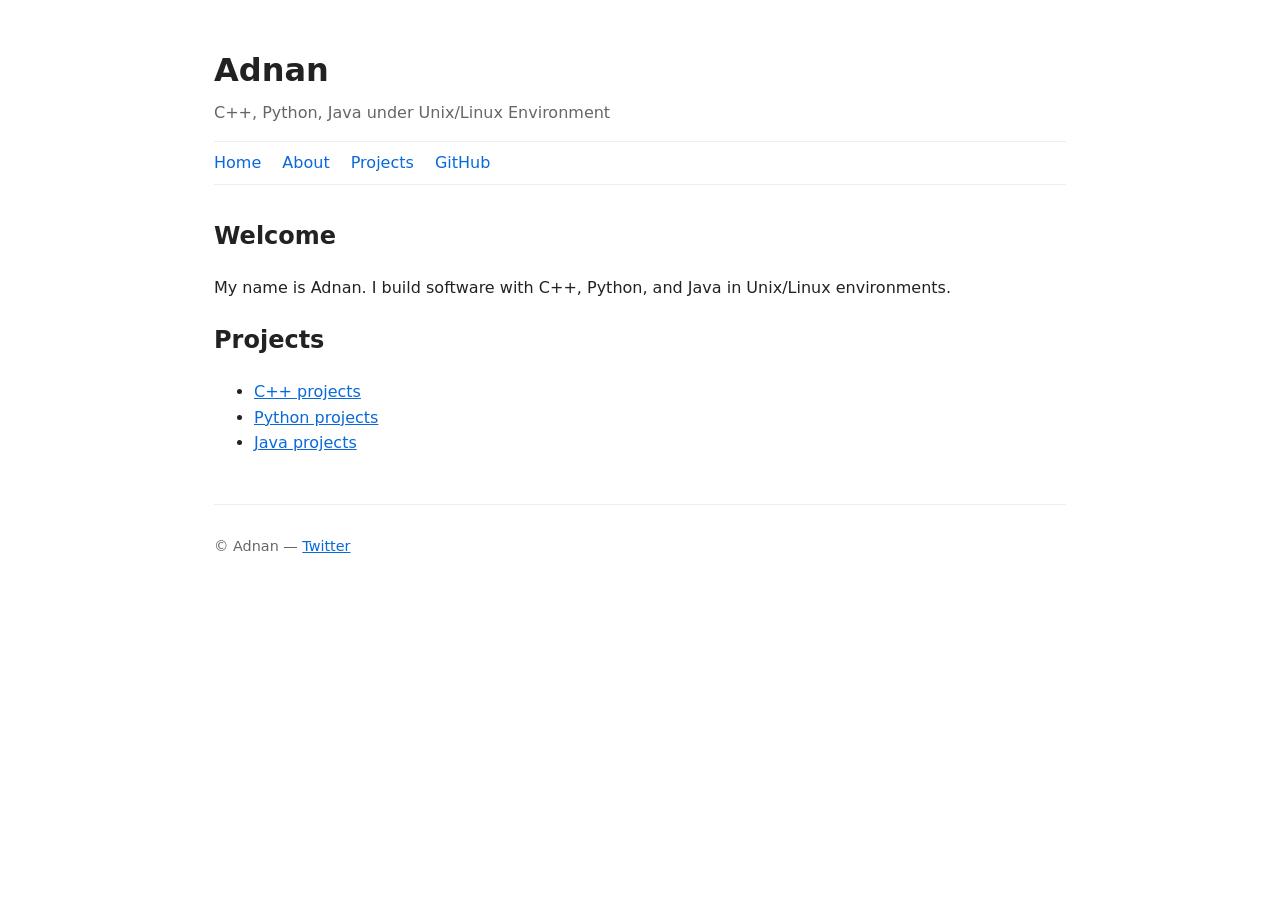
==== index.html @ b88f14d3 "Rebuild site from scratch" ====
<!doctype html>
<html lang="en">
<head>
  <meta charset="utf-8">
  <meta name="viewport" content="width=device-width, initial-scale=1">
  <title>Adnan | C++, Python, Java on Unix/Linux</title>
  <meta name="description" content="Code Languages C++, Python, Java under Unix/Linux Environment">
  <link rel="stylesheet" href="/assets/css/style.css">
</head>
<body>
  <header>
    <h1>Adnan</h1>
    <p>C++, Python, Java under Unix/Linux Environment</p>
  </header>

  <nav>
    <a href="/">Home</a>
    <a href="/pages/about.html">About</a>
    <a href="/pages/projects.html">Projects</a>
    <a href="https://github.com/AdnanPhy" target="_blank">GitHub</a>
  </nav>

  <main>
    <section>
      <h2>Welcome</h2>
      <p>My name is Adnan. I build software with C++, Python, and Java in Unix/Linux environments.</p>
    </section>

    <section>
      <h2>Projects</h2>
      <ul>
        <li><a href="/projects/cpp/">C++ projects</a></li>
        <li><a href="/projects/python/">Python projects</a></li>
        <li><a href="/projects/java/">Java projects</a></li>
      </ul>
    </section>
  </main>

  <footer>
    <p>&copy; Adnan — <a href="https://twitter.com/MAShahzad16">Twitter</a></p>
  </footer>

  <script src="/assets/js/main.js"></script>
</body>
</html>
---- assets/css/style.css ----
:root {
  --fg: #222;
  --bg: #fff;
  --accent: #0969da;
  --muted: #666;
}

* { box-sizing: border-box; }

body {
  font-family: system-ui, -apple-system, "Segoe UI", Roboto, sans-serif;
  color: var(--fg);
  background: var(--bg);
  max-width: 900px;
  margin: 0 auto;
  padding: 1.5rem;
  line-height: 1.6;
}

header h1 { margin-bottom: 0.2rem; }
header p  { color: var(--muted); margin-top: 0; }

nav {
  border-top: 1px solid #eee;
  border-bottom: 1px solid #eee;
  padding: 0.5rem 0;
  margin: 1rem 0 2rem;
}
nav a {
  color: var(--accent);
  text-decoration: none;
  margin-right: 1rem;
}
nav a:hover { text-decoration: underline; }

a { color: var(--accent); }

pre, code {
  font-family: "SFMono-Regular", Consolas, Menlo, monospace;
  background: #f6f8fa;
  border-radius: 4px;
}
code { padding: 0.1rem 0.3rem; font-size: 0.9em; }
pre  { padding: 1rem; overflow-x: auto; }

footer {
  margin-top: 3rem;
  border-top: 1px solid #eee;
  padding-top: 1rem;
  color: var(--muted);
  font-size: 0.9em;
}
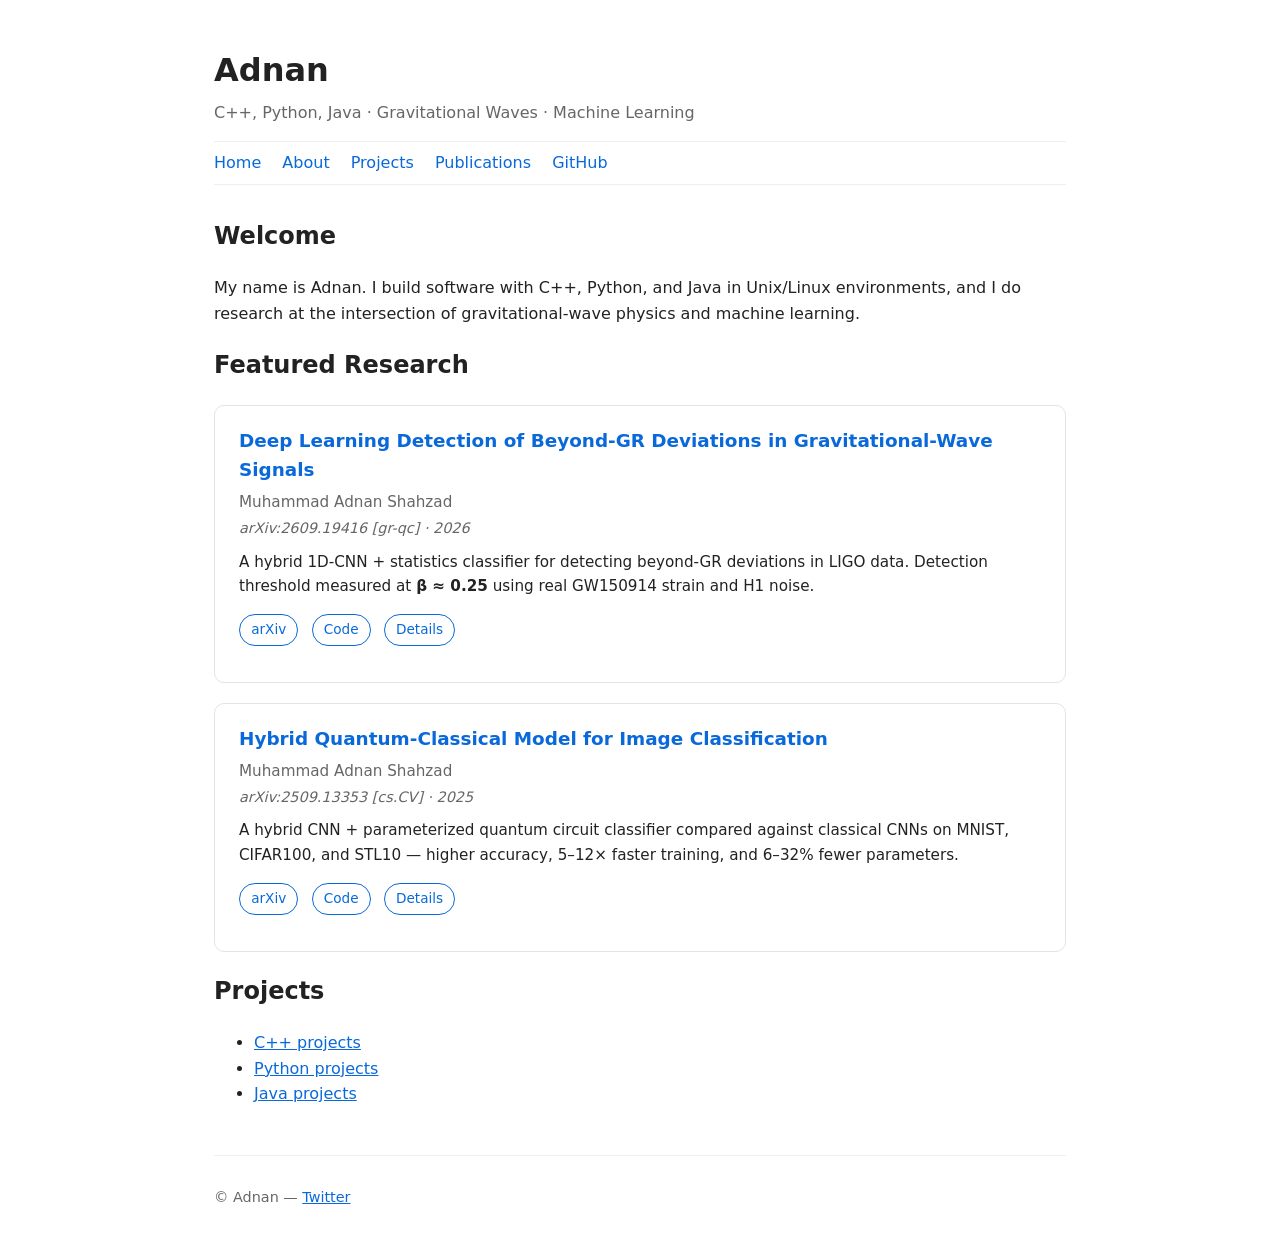
==== commit 2442bd5a: "Add Hybrid Quantum-Classical publication page and second project card" ====
--- a/index.html
+++ b/index.html
@@ -4,26 +4,74 @@
   <meta charset="utf-8">
   <meta name="viewport" content="width=device-width, initial-scale=1">
   <title>Adnan | C++, Python, Java on Unix/Linux</title>
-  <meta name="description" content="Code Languages C++, Python, Java under Unix/Linux Environment">
+  <meta name="description" content="Code Languages C++, Python, Java under Unix/Linux Environment; research in gravitational waves and machine learning.">
   <link rel="stylesheet" href="/assets/css/style.css">
 </head>
 <body>
   <header>
     <h1>Adnan</h1>
-    <p>C++, Python, Java under Unix/Linux Environment</p>
+    <p>C++, Python, Java · Gravitational Waves · Machine Learning</p>
   </header>
 
   <nav>
     <a href="/">Home</a>
     <a href="/pages/about.html">About</a>
     <a href="/pages/projects.html">Projects</a>
-    <a href="https://github.com/AdnanPhy" target="_blank">GitHub</a>
+    <a href="/pages/publications.html">Publications</a>
+    <a href="https://github.com/adnanphp" target="_blank">GitHub</a>
   </nav>
 
   <main>
     <section>
       <h2>Welcome</h2>
-      <p>My name is Adnan. I build software with C++, Python, and Java in Unix/Linux environments.</p>
+      <p>My name is Adnan. I build software with C++, Python, and Java in Unix/Linux
+         environments, and I do research at the intersection of
+         gravitational-wave physics and machine learning.</p>
+    </section>
+
+    <section>
+      <h2>Featured Research</h2>
+
+      <article class="pub-card">
+        <h3>
+          <a href="/publications/beyond-gr-gw-classifier.html">
+            Deep Learning Detection of Beyond-GR Deviations in
+            Gravitational-Wave Signals
+          </a>
+        </h3>
+        <p class="authors">Muhammad Adnan Shahzad</p>
+        <p class="venue">arXiv:2609.19416 [gr-qc] · 2026</p>
+        <p class="abstract">
+          A hybrid 1D-CNN + statistics classifier for detecting beyond-GR
+          deviations in LIGO data. Detection threshold measured at
+          <strong>β ≈ 0.25</strong> using real GW150914 strain and H1 noise.
+        </p>
+        <p class="pub-links">
+          <a href="https://arxiv.org/abs/2609.19416" target="_blank">arXiv</a>
+          <a href="https://github.com/adnanphp/beyond-gr-gw-classifier" target="_blank">Code</a>
+          <a href="/publications/beyond-gr-gw-classifier.html">Details</a>
+        </p>
+      </article>
+
+      <article class="pub-card">
+        <h3>
+          <a href="/publications/hybrid-quantum-classical.html">
+            Hybrid Quantum-Classical Model for Image Classification
+          </a>
+        </h3>
+        <p class="authors">Muhammad Adnan Shahzad</p>
+        <p class="venue">arXiv:2509.13353 [cs.CV] · 2025</p>
+        <p class="abstract">
+          A hybrid CNN + parameterized quantum circuit classifier compared against
+          classical CNNs on MNIST, CIFAR100, and STL10 — higher accuracy, 5–12×
+          faster training, and 6–32% fewer parameters.
+        </p>
+        <p class="pub-links">
+          <a href="https://arxiv.org/abs/2509.13353" target="_blank">arXiv</a>
+          <a href="https://github.com/adnanphp/Hybrid-Quantum-Classical" target="_blank">Code</a>
+          <a href="/publications/hybrid-quantum-classical.html">Details</a>
+        </p>
+      </article>
     </section>
 
     <section>
--- a/assets/css/style.css
+++ b/assets/css/style.css
@@ -50,3 +50,49 @@
   color: var(--muted);
   font-size: 0.9em;
 }
+
+/* ---------- Publications ---------- */
+.pub-list { list-style: none; padding: 0; }
+.pub-card {
+  border: 1px solid #e4e4e4;
+  border-radius: 10px;
+  padding: 1.25rem 1.5rem;
+  margin-bottom: 1.25rem;
+  transition: box-shadow .15s ease, transform .15s ease;
+  background: #fff;
+}
+.pub-card:hover {
+  box-shadow: 0 4px 16px rgba(0,0,0,.08);
+  transform: translateY(-2px);
+}
+.pub-card h3 { margin: 0 0 .35rem; font-size: 1.15rem; }
+.pub-card h3 a { color: var(--accent); text-decoration: none; }
+.pub-card h3 a:hover { text-decoration: underline; }
+.pub-card .authors { color: var(--muted); margin: .15rem 0; font-size: .95em; }
+.pub-card .venue   { color: var(--muted); margin: .15rem 0 .6rem; font-size: .9em; font-style: italic; }
+.pub-card .abstract { margin: .5rem 0 .9rem; font-size: .95em; }
+.pub-links a {
+  display: inline-block;
+  margin-right: .5rem;
+  padding: .25rem .7rem;
+  border: 1px solid var(--accent);
+  border-radius: 999px;
+  font-size: .85em;
+  text-decoration: none;
+  color: var(--accent);
+  transition: background .15s ease, color .15s ease;
+}
+.pub-links a:hover { background: var(--accent); color: #fff; }
+
+/* Badges in detail page */
+.badges img { margin-right: .35rem; vertical-align: middle; }
+
+/* Inline formula-ish blocks */
+.formula {
+  background: #f6f8fa;
+  padding: .75rem 1rem;
+  border-left: 3px solid var(--accent);
+  border-radius: 4px;
+  margin: 1rem 0;
+  overflow-x: auto;
+}
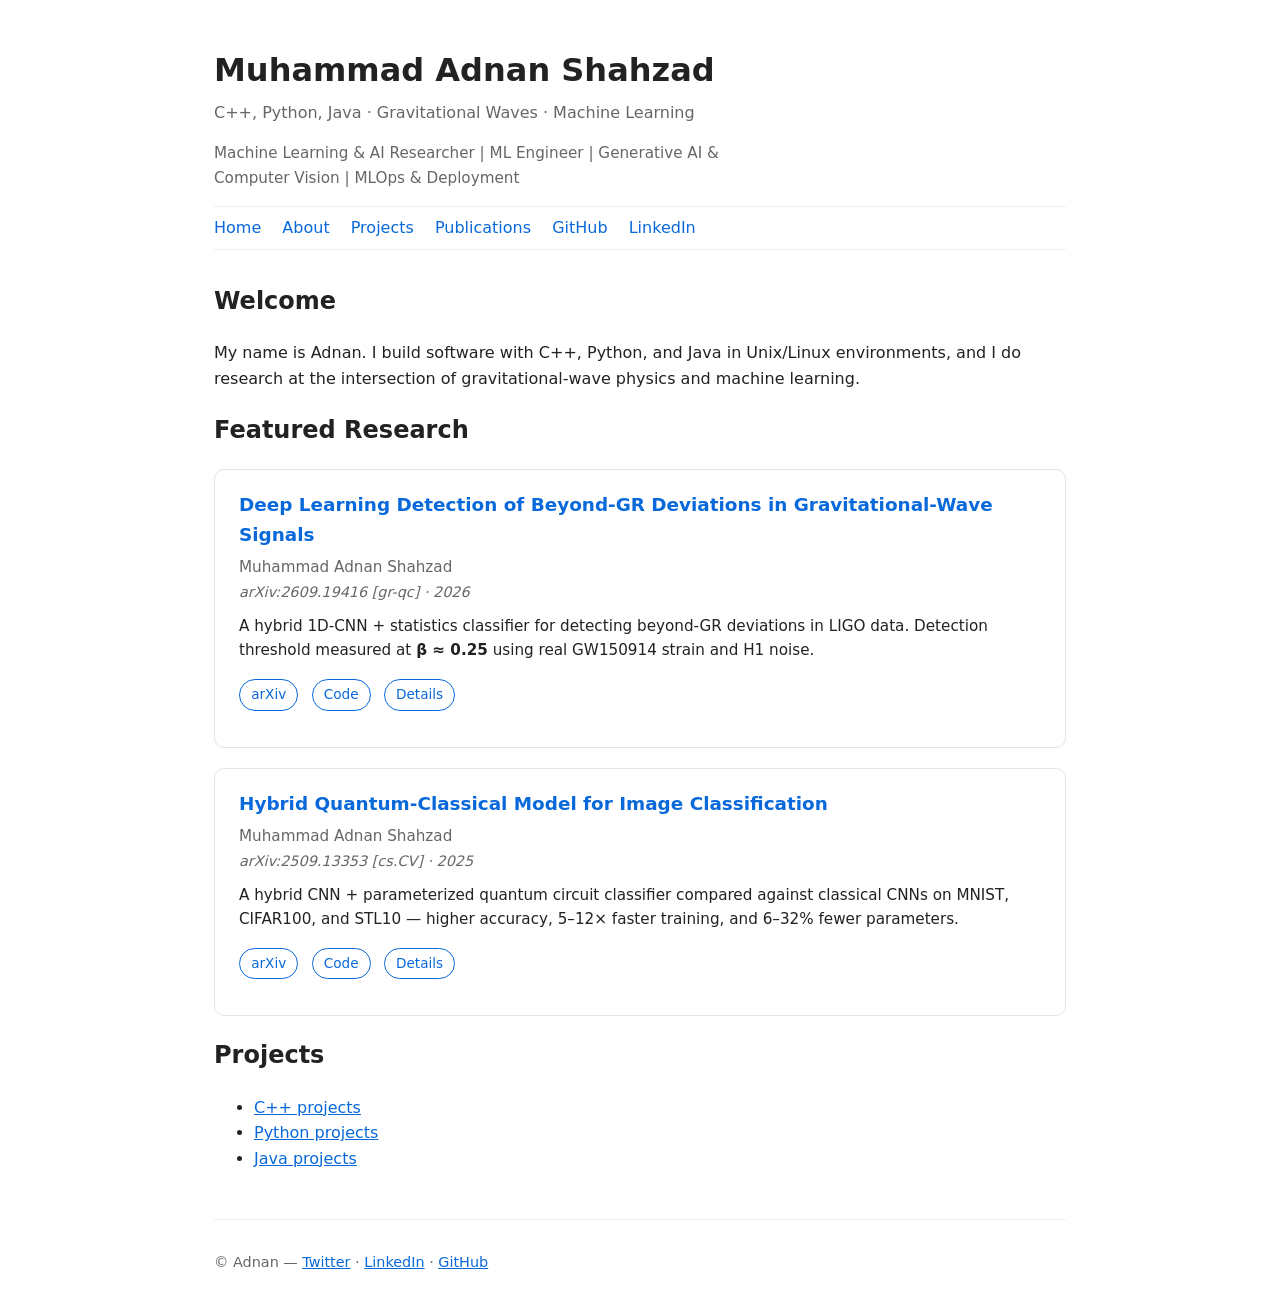
==== commit b3213dca: "Update branding to Muhammad Adnan Shahzad and add LinkedIn links" ====
--- a/index.html
+++ b/index.html
@@ -9,8 +9,9 @@
 </head>
 <body>
   <header>
-    <h1>Adnan</h1>
+    <h1>Muhammad Adnan Shahzad</h1>
     <p>C++, Python, Java · Gravitational Waves · Machine Learning</p>
+    <p class="tagline">Machine Learning &amp; AI Researcher | ML Engineer | Generative AI &amp; Computer Vision | MLOps &amp; Deployment</p>
   </header>
 
   <nav>
@@ -19,6 +20,7 @@
     <a href="/pages/projects.html">Projects</a>
     <a href="/pages/publications.html">Publications</a>
     <a href="https://github.com/adnanphp" target="_blank">GitHub</a>
+    <a href="https://www.linkedin.com/in/adnanphy/" target="_blank">LinkedIn</a>
   </nav>
 
   <main>
@@ -85,7 +87,7 @@
   </main>
 
   <footer>
-    <p>&copy; Adnan — <a href="https://twitter.com/MAShahzad16">Twitter</a></p>
+    <p>&copy; Adnan — <a href="https://twitter.com/MAShahzad16" target="_blank">Twitter</a> · <a href="https://www.linkedin.com/in/adnanphy/" target="_blank">LinkedIn</a> · <a href="https://github.com/adnanphp" target="_blank">GitHub</a></p>
   </footer>
 
   <script src="/assets/js/main.js"></script>
--- a/assets/css/style.css
+++ b/assets/css/style.css
@@ -96,3 +96,11 @@
   margin: 1rem 0;
   overflow-x: auto;
 }
+
+/* Header tagline */
+header .tagline {
+  color: var(--muted);
+  font-size: 0.95em;
+  margin-top: .35rem;
+  max-width: 60ch;
+}
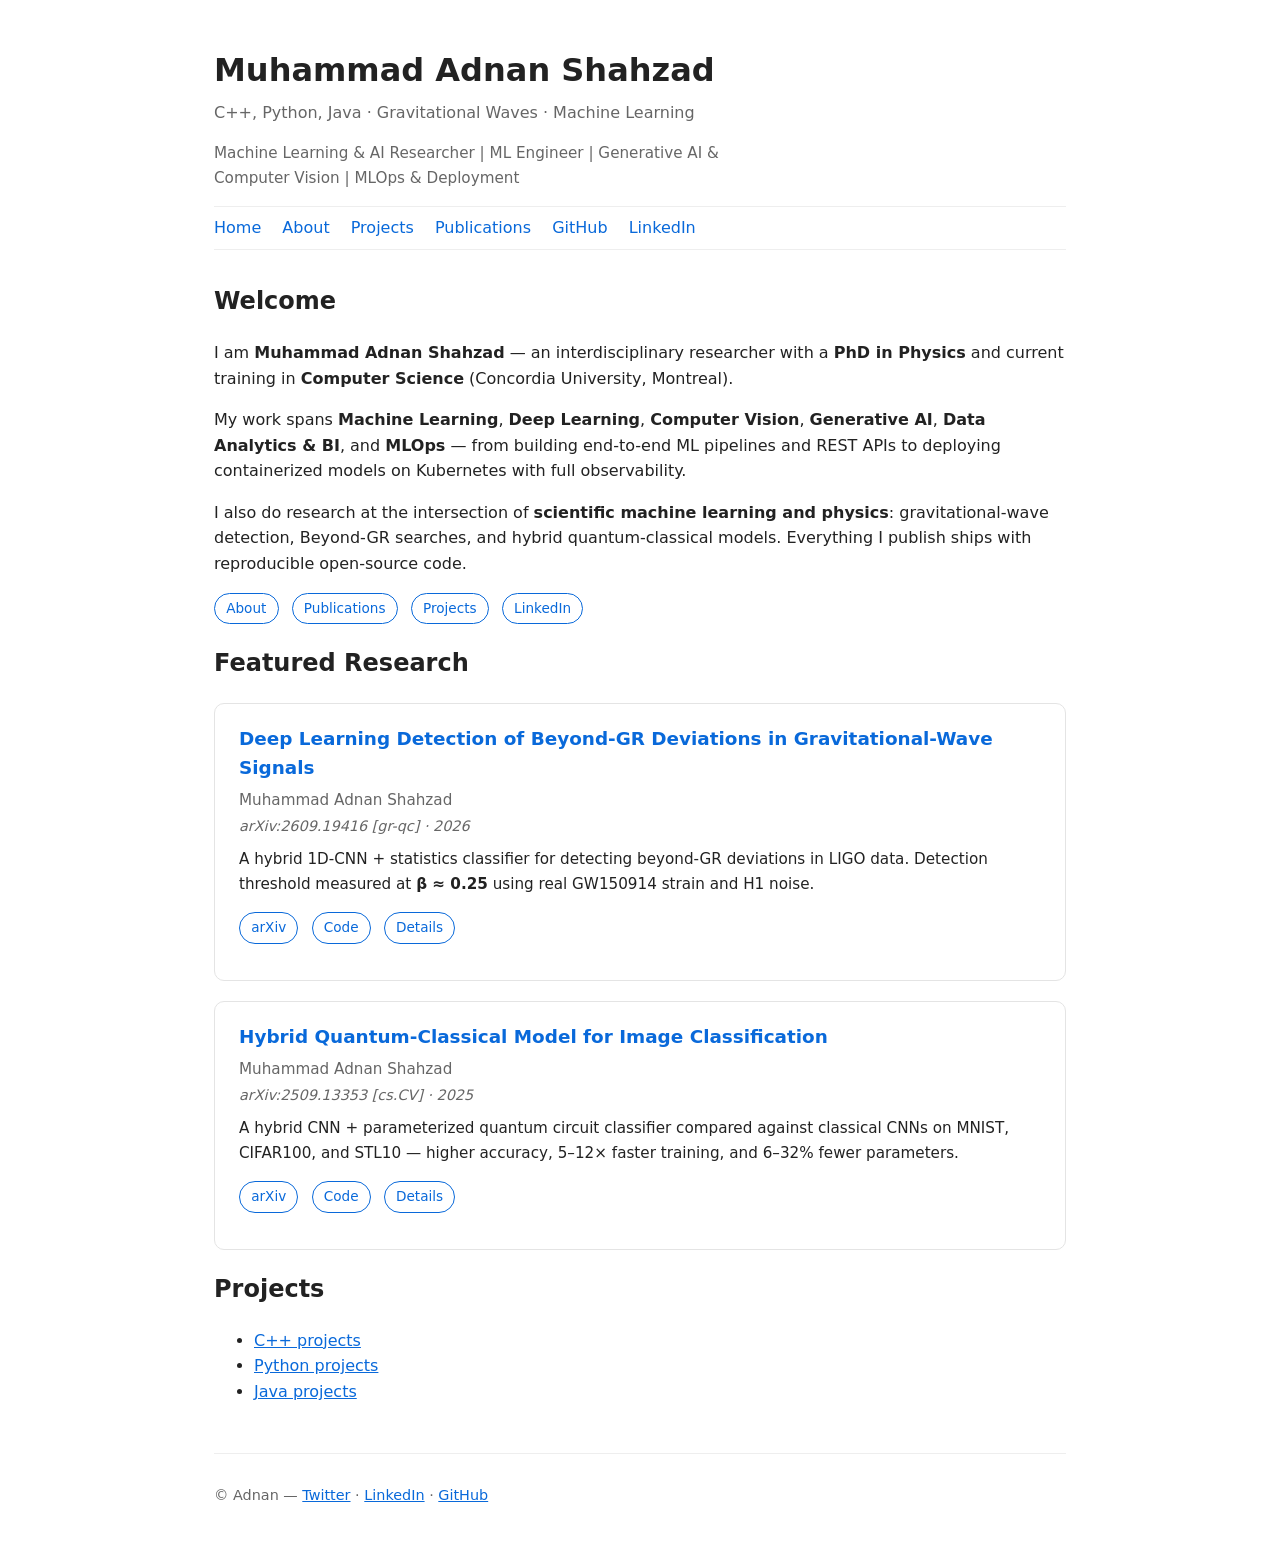
==== commit 704b8897: "Rewrite homepage Welcome section aligned with CV" ====
--- a/index.html
+++ b/index.html
@@ -26,9 +26,30 @@
   <main>
     <section>
       <h2>Welcome</h2>
-      <p>My name is Adnan. I build software with C++, Python, and Java in Unix/Linux
-         environments, and I do research at the intersection of
-         gravitational-wave physics and machine learning.</p>
+      <p>
+        I am <strong>Muhammad Adnan Shahzad</strong> — an interdisciplinary researcher
+        with a <strong>PhD in Physics</strong> and current training in
+        <strong>Computer Science</strong> (Concordia University, Montreal).
+      </p>
+      <p>
+        My work spans <strong>Machine Learning</strong>, <strong>Deep Learning</strong>,
+        <strong>Computer Vision</strong>, <strong>Generative AI</strong>,
+        <strong>Data Analytics &amp; BI</strong>, and <strong>MLOps</strong> — from
+        building end-to-end ML pipelines and REST APIs to deploying containerized
+        models on Kubernetes with full observability.
+      </p>
+      <p>
+        I also do research at the intersection of <strong>scientific machine learning
+        and physics</strong>: gravitational-wave detection, Beyond-GR searches, and
+        hybrid quantum-classical models. Everything I publish ships with reproducible
+        open-source code.
+      </p>
+      <p class="pub-links">
+        <a href="/pages/about.html">About</a>
+        <a href="/pages/publications.html">Publications</a>
+        <a href="/pages/projects.html">Projects</a>
+        <a href="https://www.linkedin.com/in/adnanphy/" target="_blank">LinkedIn</a>
+      </p>
     </section>
 
     <section>
--- a/assets/css/style.css
+++ b/assets/css/style.css
@@ -104,3 +104,5 @@
   margin-top: .35rem;
   max-width: 60ch;
 }
+
+.muted { color: var(--muted); font-size: .9em; }
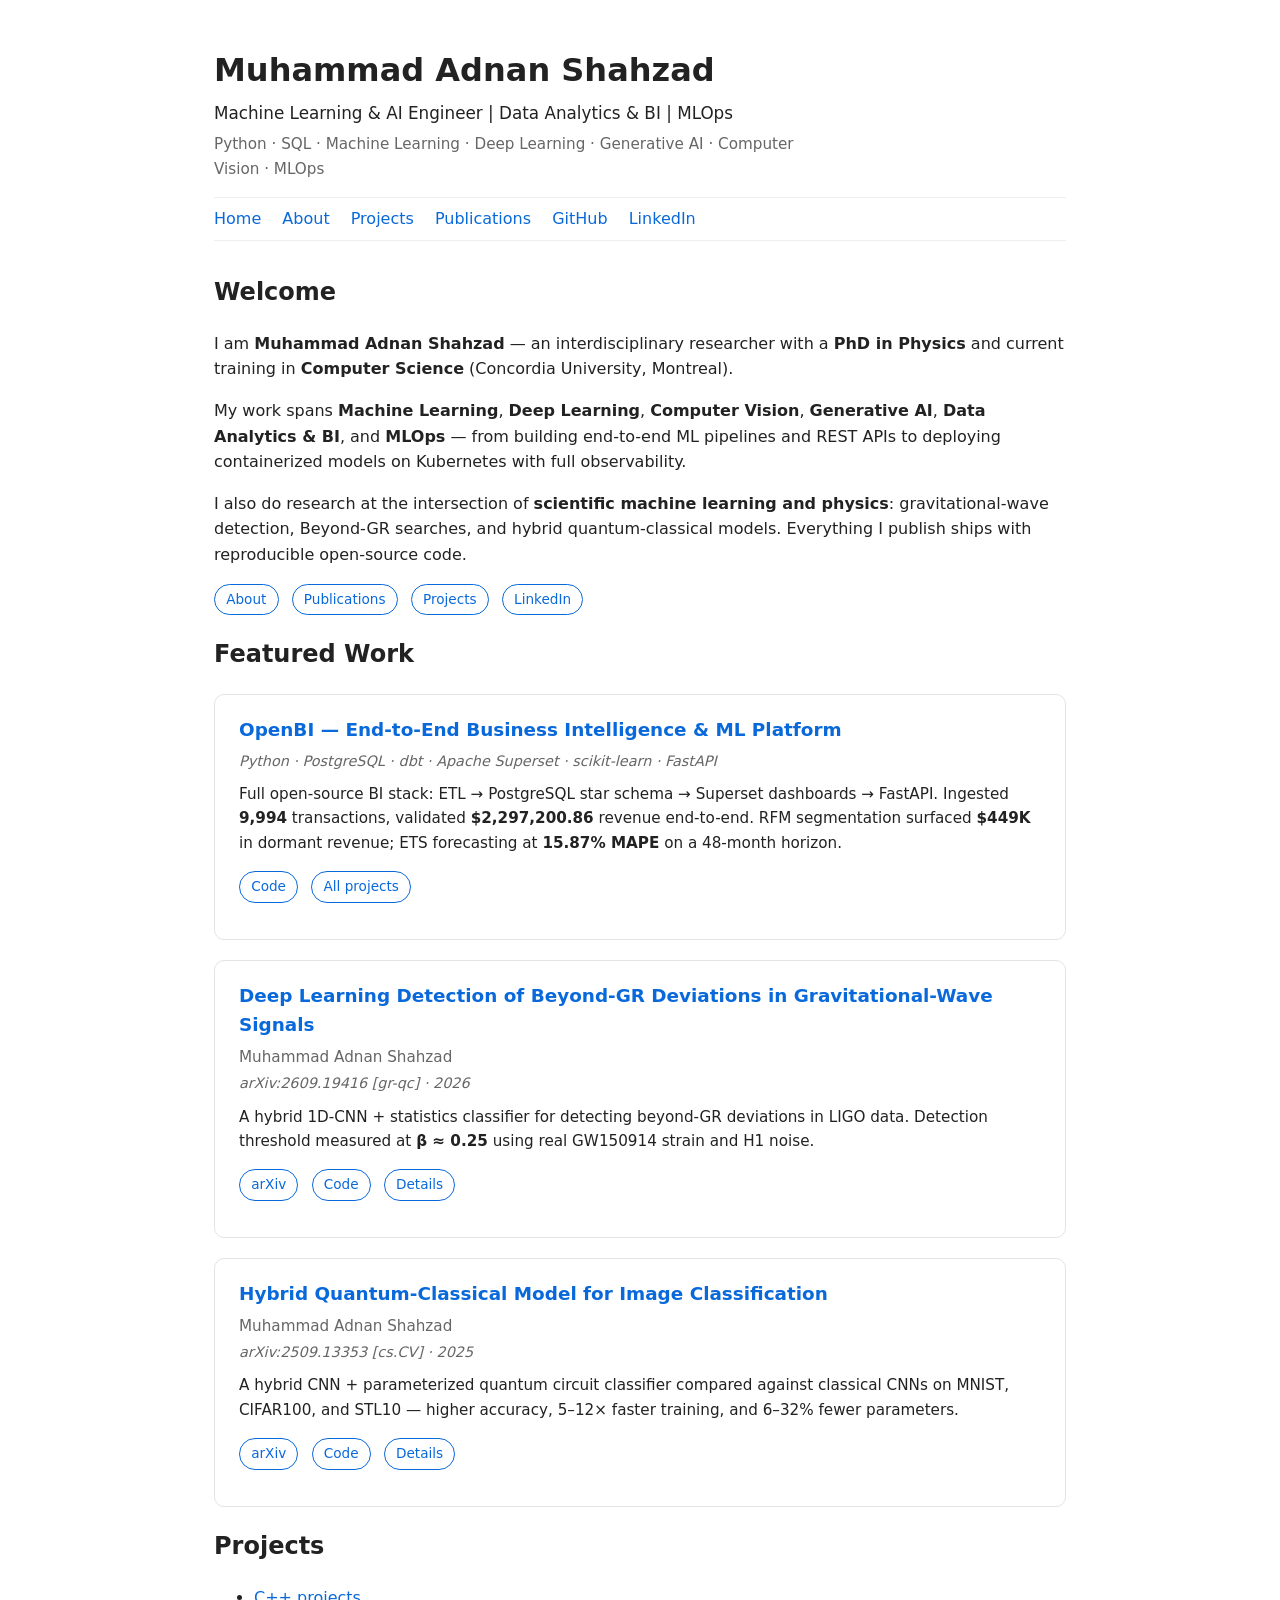
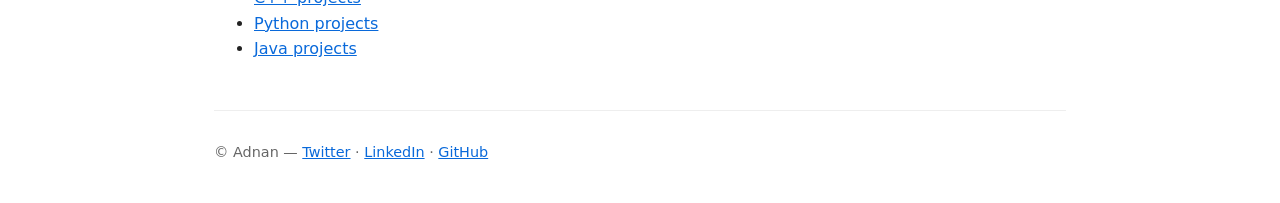
==== commit e0a0cf81: "Reposition homepage for ML/AI/Data roles; feature OpenBI" ====
--- a/index.html
+++ b/index.html
@@ -10,8 +10,8 @@
 <body>
   <header>
     <h1>Muhammad Adnan Shahzad</h1>
-    <p>C++, Python, Java · Gravitational Waves · Machine Learning</p>
-    <p class="tagline">Machine Learning &amp; AI Researcher | ML Engineer | Generative AI &amp; Computer Vision | MLOps &amp; Deployment</p>
+    <p class="headline">Machine Learning &amp; AI Engineer | Data Analytics &amp; BI | MLOps</p>
+    <p class="tagline">Python · SQL · Machine Learning · Deep Learning · Generative AI · Computer Vision · MLOps</p>
   </header>
 
   <nav>
@@ -53,7 +53,27 @@
     </section>
 
     <section>
-      <h2>Featured Research</h2>
+      <h2>Featured Work</h2>
+
+      <article class="pub-card">
+        <h3>
+          <a href="https://github.com/adnanphp/openbi" target="_blank">
+            OpenBI — End-to-End Business Intelligence &amp; ML Platform
+          </a>
+        </h3>
+        <p class="venue">Python · PostgreSQL · dbt · Apache Superset · scikit-learn · FastAPI</p>
+        <p class="abstract">
+          Full open-source BI stack: ETL → PostgreSQL star schema → Superset dashboards
+          → FastAPI. Ingested <strong>9,994</strong> transactions, validated
+          <strong>$2,297,200.86</strong> revenue end-to-end. RFM segmentation surfaced
+          <strong>$449K</strong> in dormant revenue; ETS forecasting at
+          <strong>15.87% MAPE</strong> on a 48-month horizon.
+        </p>
+        <p class="pub-links">
+          <a href="https://github.com/adnanphp/openbi" target="_blank">Code</a>
+          <a href="/pages/projects.html">All projects</a>
+        </p>
+      </article>
 
       <article class="pub-card">
         <h3>
--- a/assets/css/style.css
+++ b/assets/css/style.css
@@ -106,3 +106,90 @@
 }
 
 .muted { color: var(--muted); font-size: .9em; }
+
+/* ---------- Repo grid ---------- */
+.repo-grid {
+  list-style: none;
+  padding: 0;
+  display: grid;
+  grid-template-columns: repeat(auto-fill, minmax(280px, 1fr));
+  gap: 1rem;
+  margin: 1rem 0 2rem;
+}
+.repo-card {
+  border: 1px solid #e4e4e4;
+  border-radius: 10px;
+  padding: 1rem 1.1rem;
+  background: #fff;
+  transition: box-shadow .15s ease, transform .15s ease;
+  display: flex;
+  flex-direction: column;
+}
+.repo-card:hover {
+  box-shadow: 0 4px 16px rgba(0,0,0,.08);
+  transform: translateY(-2px);
+}
+.repo-card h3 {
+  margin: 0 0 .4rem;
+  font-size: 1.02rem;
+  line-height: 1.3;
+}
+.repo-card h3 a { color: var(--accent); text-decoration: none; word-break: break-word; }
+.repo-card h3 a:hover { text-decoration: underline; }
+.repo-desc {
+  font-size: .92em;
+  color: #333;
+  margin: 0 0 .6rem;
+  flex: 1;
+}
+.repo-meta {
+  display: flex;
+  gap: .6rem;
+  font-size: .82em;
+  color: var(--muted);
+  margin: 0 0 .5rem;
+}
+.repo-lang::before { content: "● "; color: #6f42c1; }
+.repo-stars { color: #b58900; }
+.repo-topics .tag {
+  display: inline-block;
+  background: #eef3ff;
+  color: #2b5db8;
+  border-radius: 999px;
+  padding: .1rem .55rem;
+  font-size: .78em;
+  margin-right: .25rem;
+}
+.group-title {
+  margin-top: 2rem;
+  padding-bottom: .35rem;
+  border-bottom: 1px solid #eee;
+}
+
+/* ---------- Highlight cards ---------- */
+.highlight-card {
+  border-left: 4px solid var(--accent);
+}
+.highlight-card pre {
+  max-height: 420px;
+  overflow-y: auto;
+  font-size: 0.82em;
+  line-height: 1.5;
+}
+.highlight-card pre code {
+  display: block;
+  padding: 0;
+  background: transparent;
+}
+.highlight-card .venue {
+  font-weight: 500;
+  color: #555;
+}
+
+/* Homepage headline */
+header .headline {
+  color: var(--fg);
+  font-size: 1.05em;
+  font-weight: 500;
+  margin: .2rem 0 .35rem;
+}
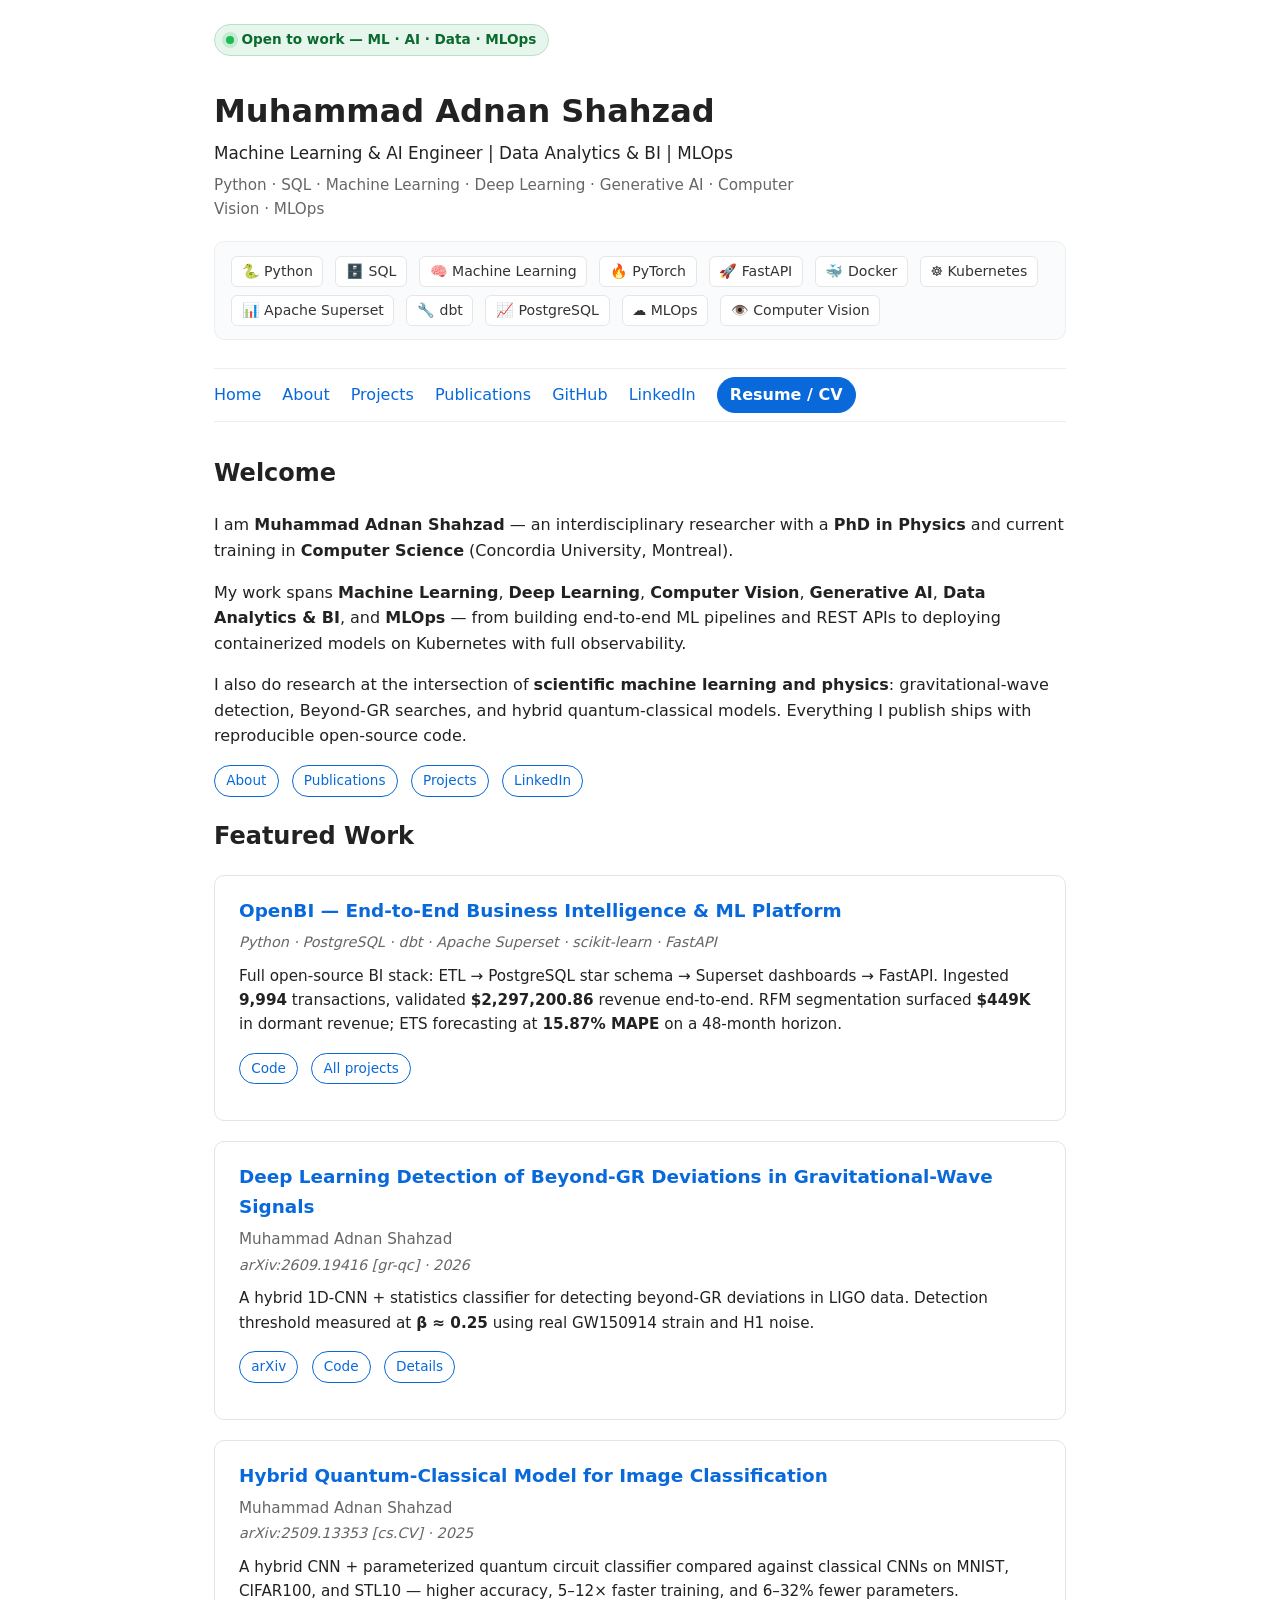
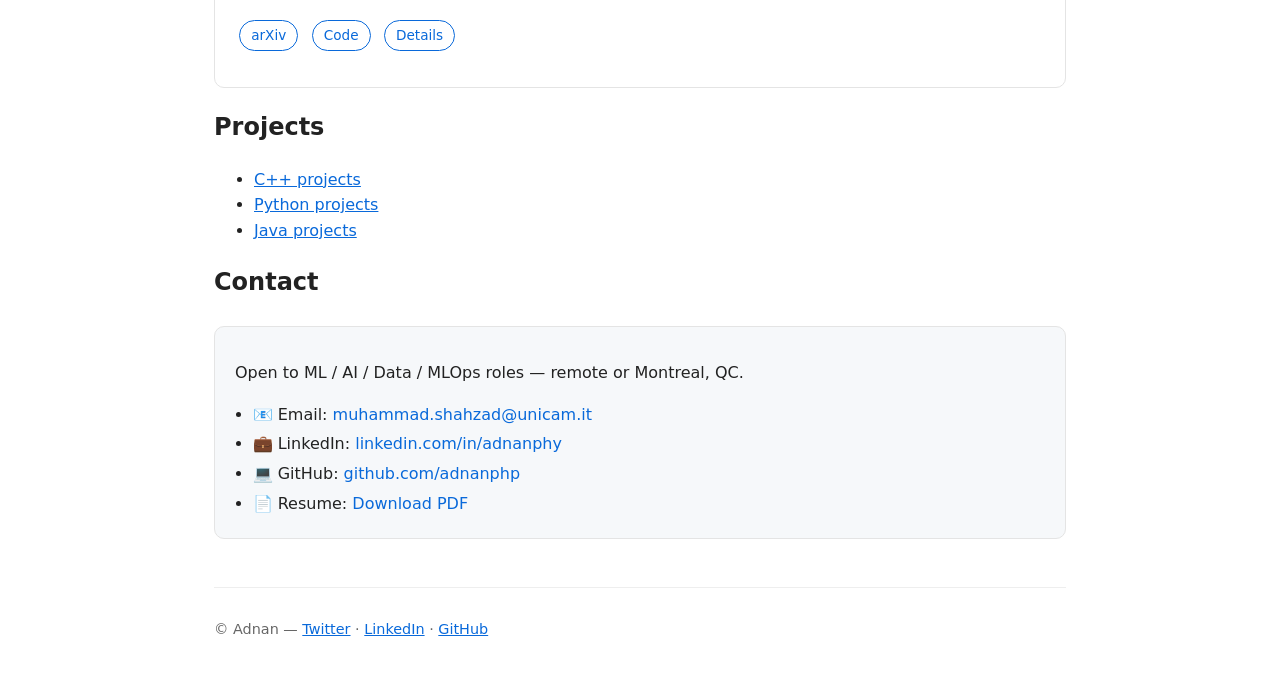
==== commit 27172d98: "Add Resume button, Open-to-work badge, skills strip, and contact section" ====
--- a/index.html
+++ b/index.html
@@ -9,10 +9,26 @@
 </head>
 <body>
   <header>
+    <div class="otw-badge">Open to work — ML · AI · Data · MLOps</div>
     <h1>Muhammad Adnan Shahzad</h1>
     <p class="headline">Machine Learning &amp; AI Engineer | Data Analytics &amp; BI | MLOps</p>
     <p class="tagline">Python · SQL · Machine Learning · Deep Learning · Generative AI · Computer Vision · MLOps</p>
   </header>
+
+    <div class="skills-strip" aria-label="Core skills">
+      <span class="skill">🐍 Python</span>
+      <span class="skill">🗄️ SQL</span>
+      <span class="skill">🧠 Machine Learning</span>
+      <span class="skill">🔥 PyTorch</span>
+      <span class="skill">🚀 FastAPI</span>
+      <span class="skill">🐳 Docker</span>
+      <span class="skill">☸️ Kubernetes</span>
+      <span class="skill">📊 Apache Superset</span>
+      <span class="skill">🔧 dbt</span>
+      <span class="skill">📈 PostgreSQL</span>
+      <span class="skill">☁️ MLOps</span>
+      <span class="skill">👁️ Computer Vision</span>
+    </div>
 
   <nav>
     <a href="/">Home</a>
@@ -21,7 +37,8 @@
     <a href="/pages/publications.html">Publications</a>
     <a href="https://github.com/adnanphp" target="_blank">GitHub</a>
     <a href="https://www.linkedin.com/in/adnanphy/" target="_blank">LinkedIn</a>
-  </nav>
+      <a href="/assets/cv/Muhammad_Adnan_Shahzad_CV.pdf" class="cv-button" download>Resume / CV</a>
+</nav>
 
   <main>
     <section>
@@ -125,6 +142,19 @@
         <li><a href="/projects/java/">Java projects</a></li>
       </ul>
     </section>
+
+    <section id="contact">
+      <h2>Contact</h2>
+      <div class="contact-card">
+        <p>Open to ML / AI / Data / MLOps roles — remote or Montreal, QC.</p>
+        <ul>
+          <li>📧 Email: <a href="mailto:muhammad.shahzad@unicam.it">muhammad.shahzad@unicam.it</a></li>
+          <li>💼 LinkedIn: <a href="https://www.linkedin.com/in/adnanphy/" target="_blank">linkedin.com/in/adnanphy</a></li>
+          <li>💻 GitHub: <a href="https://github.com/adnanphp" target="_blank">github.com/adnanphp</a></li>
+          <li>📄 Resume: <a href="/assets/cv/Muhammad_Adnan_Shahzad_CV.pdf" download>Download PDF</a></li>
+        </ul>
+      </div>
+    </section>
   </main>
 
   <footer>
--- a/assets/css/style.css
+++ b/assets/css/style.css
@@ -193,3 +193,88 @@
   font-weight: 500;
   margin: .2rem 0 .35rem;
 }
+
+/* ---------- Open-to-work badge ---------- */
+.otw-badge {
+  display: inline-flex;
+  align-items: center;
+  gap: .45rem;
+  background: #e7f6ec;
+  color: #0b6b2e;
+  border: 1px solid #b8e2c4;
+  padding: .25rem .7rem;
+  border-radius: 999px;
+  font-size: .85em;
+  font-weight: 600;
+  margin-bottom: .55rem;
+}
+.otw-badge::before {
+  content: "";
+  width: 8px; height: 8px;
+  border-radius: 50%;
+  background: #1db954;
+  box-shadow: 0 0 0 4px rgba(29,185,84,.18);
+  animation: otw-pulse 2s ease-in-out infinite;
+}
+@keyframes otw-pulse {
+  0%, 100% { box-shadow: 0 0 0 4px rgba(29,185,84,.18); }
+  50%      { box-shadow: 0 0 0 7px rgba(29,185,84,.08); }
+}
+
+/* ---------- Skills strip ---------- */
+.skills-strip {
+  display: flex;
+  flex-wrap: wrap;
+  gap: .5rem .75rem;
+  margin: 1.25rem 0 1.75rem;
+  padding: .85rem 1rem;
+  border: 1px solid #eee;
+  border-radius: 10px;
+  background: #fafbfc;
+}
+.skills-strip .skill {
+  display: inline-flex;
+  align-items: center;
+  gap: .35rem;
+  font-size: .88em;
+  padding: .2rem .6rem;
+  border-radius: 6px;
+  background: #fff;
+  border: 1px solid #e6e6e6;
+  color: #333;
+}
+.skills-strip .skill img {
+  width: 16px; height: 16px;
+  display: block;
+}
+
+/* ---------- CV button (nav) ---------- */
+.cv-button {
+  display: inline-block;
+  padding: .25rem .75rem;
+  border-radius: 999px;
+  background: var(--accent);
+  color: #fff !important;
+  font-weight: 600;
+  border: 1px solid var(--accent);
+}
+.cv-button:hover {
+  background: #0758b3;
+  text-decoration: none !important;
+}
+
+/* ---------- Contact section ---------- */
+.contact-card {
+  background: #f6f8fa;
+  border: 1px solid #e4e4e4;
+  border-radius: 10px;
+  padding: 1.1rem 1.25rem;
+  margin-top: 1.5rem;
+}
+.contact-card ul {
+  margin: 0;
+  padding-left: 1.1rem;
+}
+.contact-card li { margin: .25rem 0; }
+.contact-card a { color: var(--accent); text-decoration: none; }
+.contact-card a:hover { text-decoration: underline; }
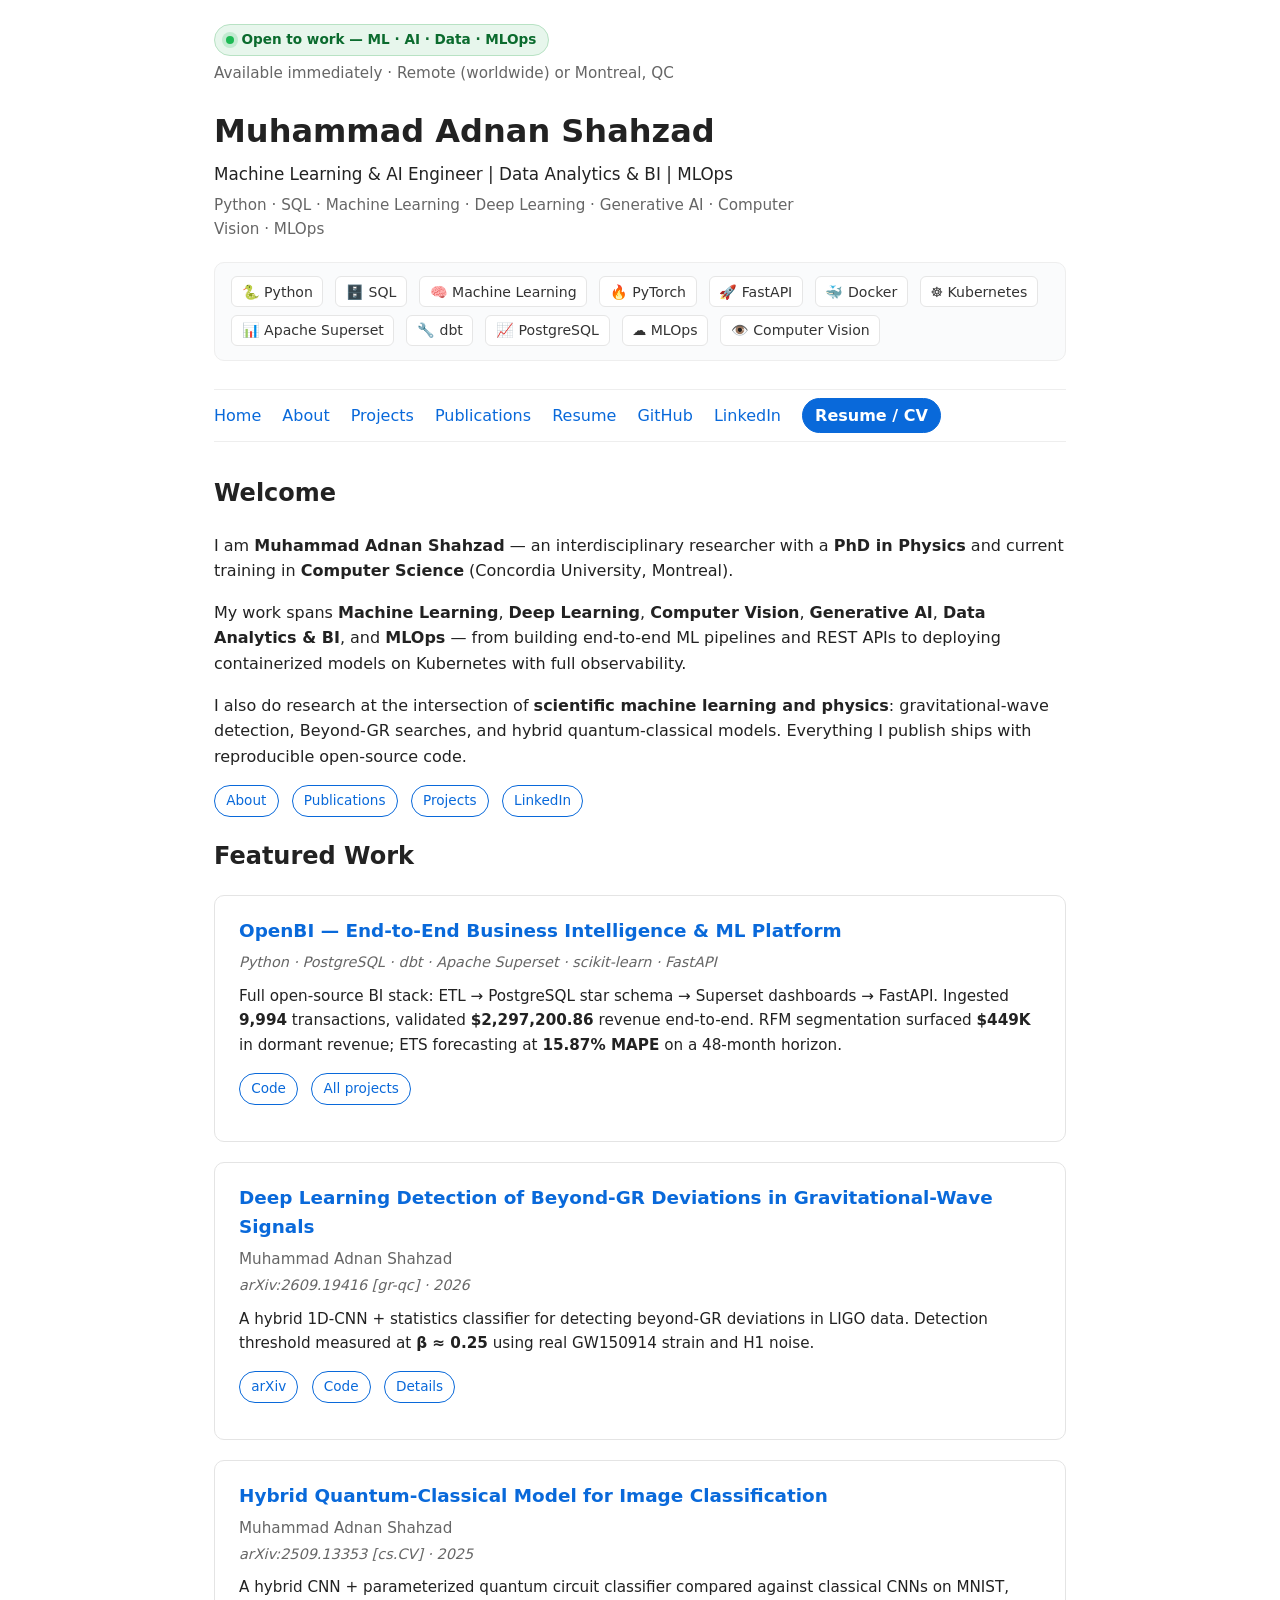
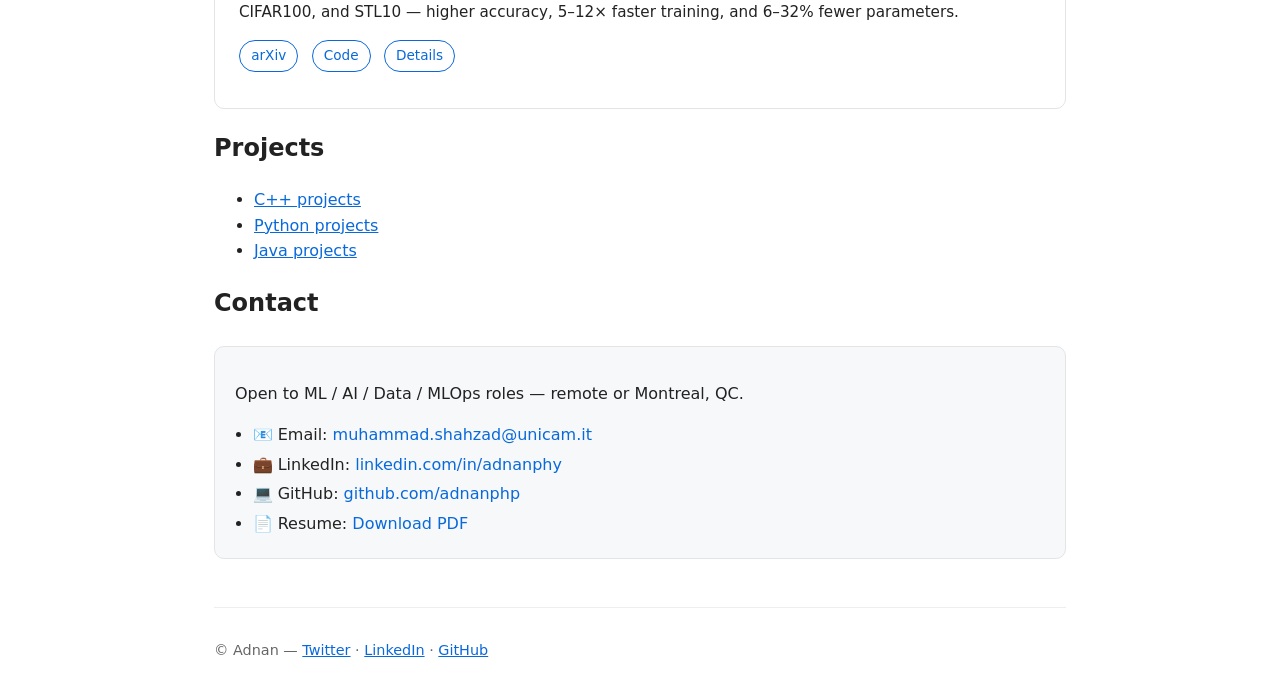
==== commit 5a882f5a: "Add polish (OTW, skills strip, print CSS), OpenBI highlight, and resume.html" ====
--- a/index.html
+++ b/index.html
@@ -10,6 +10,7 @@
 <body>
   <header>
     <div class="otw-badge">Open to work — ML · AI · Data · MLOps</div>
+    <p class="tagline" style="margin-top:-0.25rem;">Available immediately · Remote (worldwide) or Montreal, QC</p>
     <h1>Muhammad Adnan Shahzad</h1>
     <p class="headline">Machine Learning &amp; AI Engineer | Data Analytics &amp; BI | MLOps</p>
     <p class="tagline">Python · SQL · Machine Learning · Deep Learning · Generative AI · Computer Vision · MLOps</p>
@@ -35,6 +36,7 @@
     <a href="/pages/about.html">About</a>
     <a href="/pages/projects.html">Projects</a>
     <a href="/pages/publications.html">Publications</a>
+    <a href="/resume.html">Resume</a>
     <a href="https://github.com/adnanphp" target="_blank">GitHub</a>
     <a href="https://www.linkedin.com/in/adnanphy/" target="_blank">LinkedIn</a>
       <a href="/assets/cv/Muhammad_Adnan_Shahzad_CV.pdf" class="cv-button" download>Resume / CV</a>
--- a/assets/css/style.css
+++ b/assets/css/style.css
@@ -278,3 +278,12 @@
 .contact-card li { margin: .25rem 0; }
 .contact-card a { color: var(--accent); text-decoration: none; }
 .contact-card a:hover { text-decoration: underline; }
+
+/* ---------- Print stylesheet ---------- */
+@media print {
+  nav, footer, .otw-badge, .cv-button, #contact, .skills-strip { display: none !important; }
+  body { max-width: 100%; padding: 0; }
+  a { color: #000; text-decoration: none; }
+  header, section { page-break-inside: avoid; }
+  pre, code { background: #f6f6f6; }
+}
